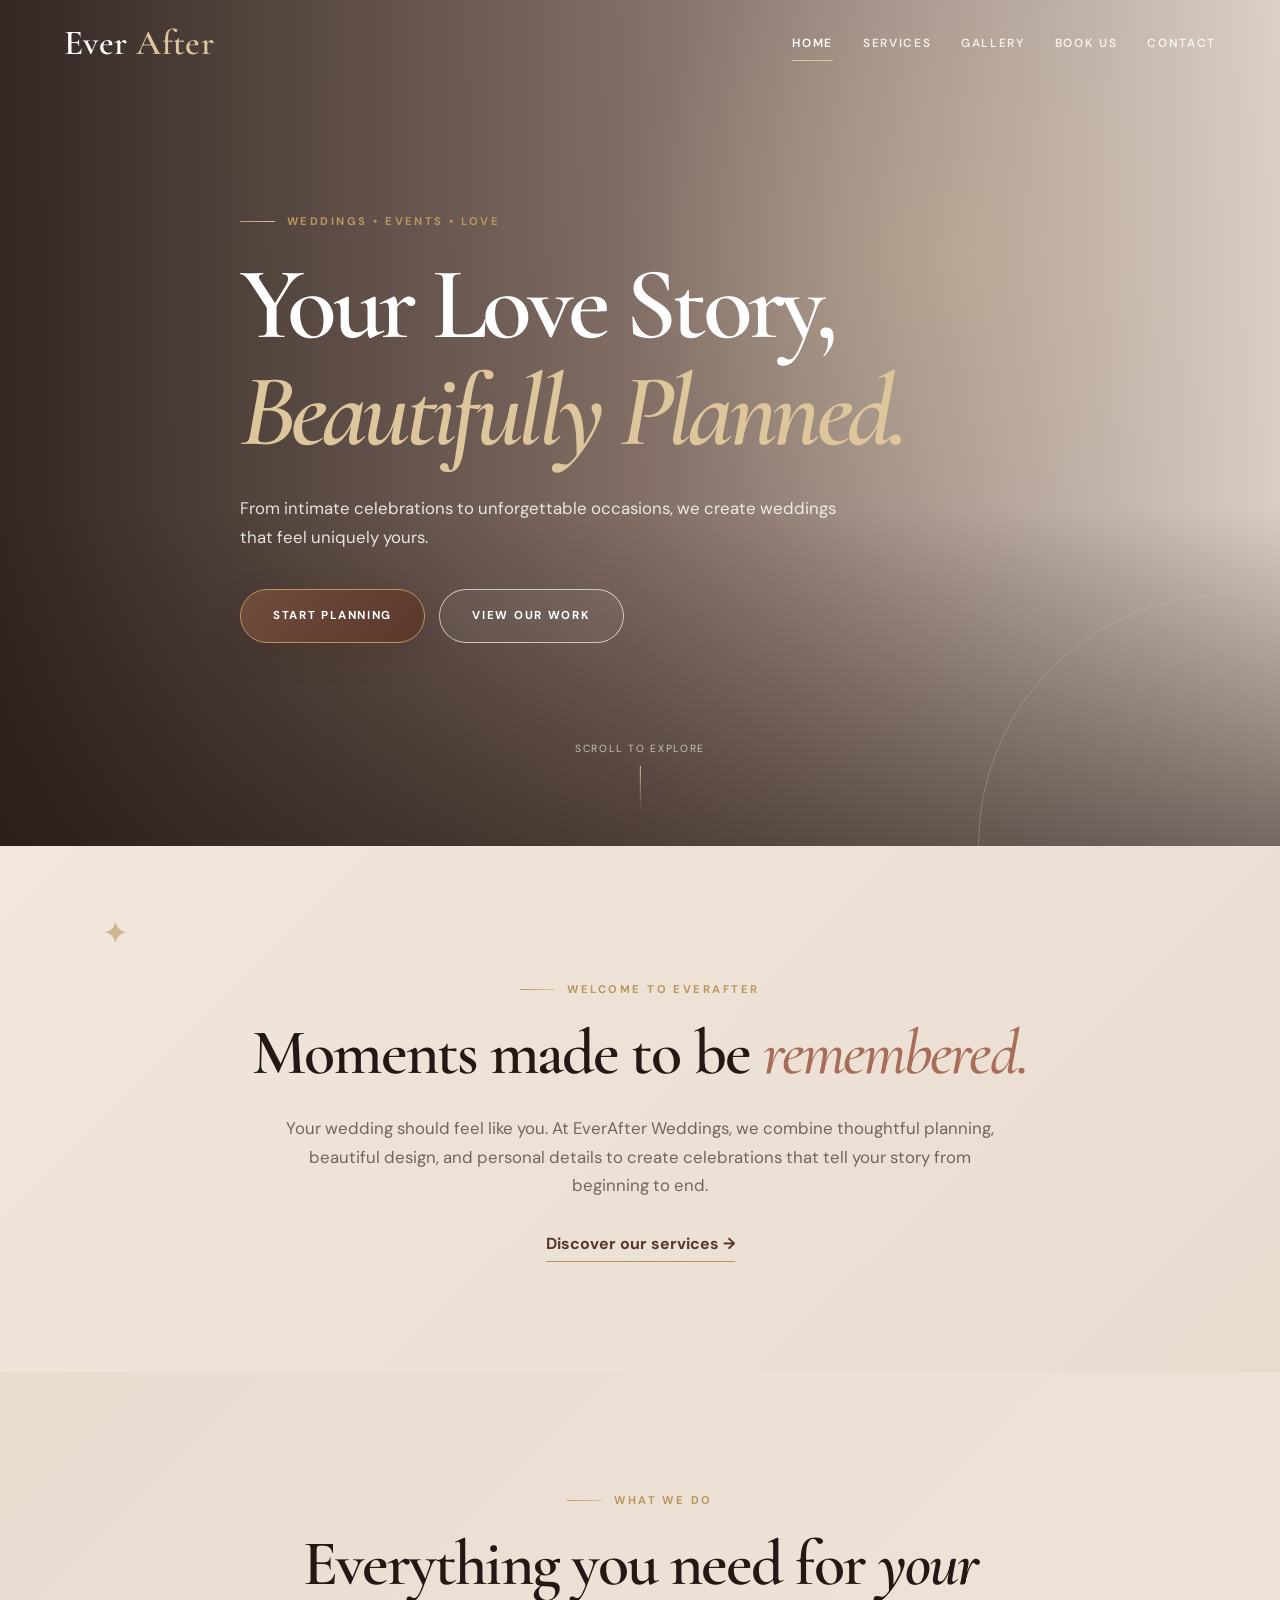
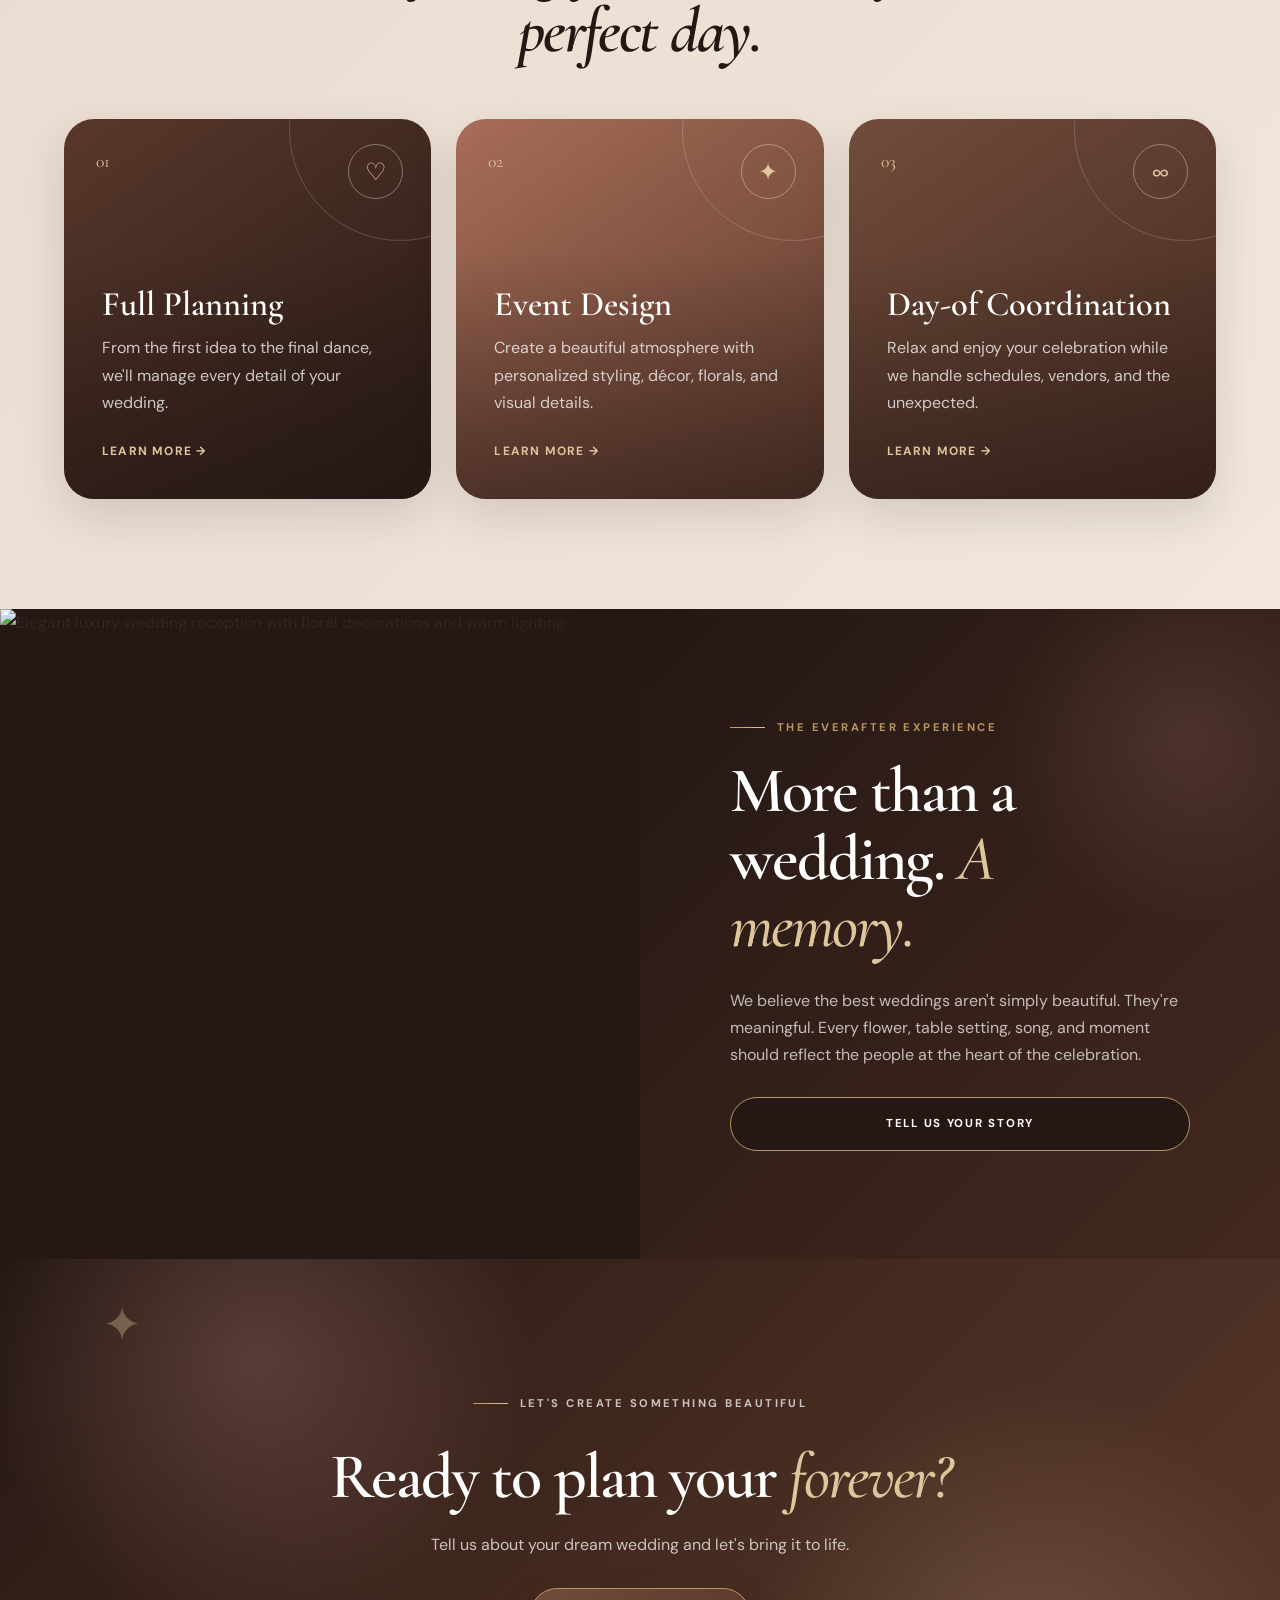
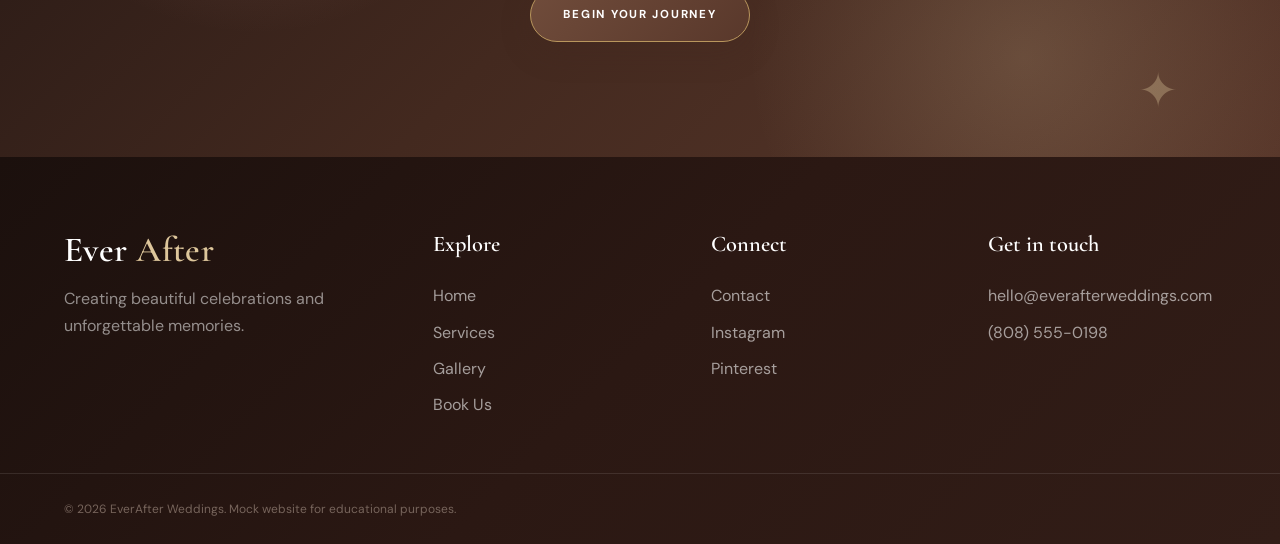
==== index.html @ a34e6da6 "Pending changes exported from your codespace" ====
<!DOCTYPE html>
<html lang="en">
<head>
    <meta charset="UTF-8">
    <meta name="viewport" content="width=device-width, initial-scale=1.0">

    <title>EverAfter Weddings | Wedding Planning</title>

    <meta
        name="description"
        content="EverAfter Weddings helps couples create beautiful, unforgettable wedding experiences."
    >

    <link rel="preconnect" href="https://fonts.googleapis.com">
    <link rel="preconnect" href="https://fonts.gstatic.com" crossorigin>

    <link
        href="https://fonts.googleapis.com/css2?family=Cormorant+Garamond:wght@400;500;600;700&family=Montserrat:wght@300;400;500;600;700&display=swap"
        rel="stylesheet"
    >

    <link rel="stylesheet" href="../css/style.css">
</head>

<body>

    <!-- ================= HEADER ================= -->

    <header class="site-header" id="siteHeader">

        <div class="container nav-container">

            <a href="index.html" class="logo">
                Ever<span>After</span>
            </a>

            <button
                class="menu-toggle"
                id="menuToggle"
                aria-label="Open navigation menu"
            >
                <span></span>
                <span></span>
                <span></span>
            </button>

            <nav class="main-nav" id="mainNav">

                <a href="index.html" class="active">Home</a>
                <a href="/wedding-planner/services.html">Services</a>
                <a href="/wedding-planner/gallery.html">Gallery</a>
                <a href="/wedding-planner/booking.html">Book Us</a>
                <a href="/wedding-planner/contact.html">Contact</a>

            </nav>

        </div>

    </header>


    <!-- ================= HERO ================= -->

    <main>

        <section class="hero">

            <div class="hero-overlay"></div>

            <div class="container hero-content">

                <p class="eyebrow">WEDDINGS • EVENTS • LOVE</p>

                <h1>
                    Your Love Story,
                    <span>Beautifully Planned.</span>
                </h1>

                <p class="hero-description">
                    From intimate celebrations to unforgettable occasions,
                    we create weddings that feel uniquely yours.
                </p>

                <div class="hero-buttons">

                    <a href="/wedding-planner/booking.html" class="btn btn-primary">
                        Start Planning
                    </a>

                    <a href="/wedding-planner/gallery.html" class="btn btn-outline">
                        View Our Work
                    </a>

                </div>

            </div>

            <div class="scroll-indicator">
                <span>Scroll to explore</span>
                <div class="scroll-line"></div>
            </div>

        </section>


        <!-- ================= INTRO ================= -->

        <section class="section intro-section">

            <div class="container narrow-container">

                <p class="section-label">WELCOME TO EVERAFTER</p>

                <h2>
                    Moments made to be
                    <em>remembered.</em>
                </h2>

                <p class="section-text">
                    Your wedding should feel like you. At EverAfter Weddings,
                    we combine thoughtful planning, beautiful design, and
                    personal details to create celebrations that tell your
                    story from beginning to end.
                </p>

                <a href="/wedding-planner/services.html" class="text-link">
                    Discover our services →
                </a>

            </div>

        </section>


        <!-- ================= FEATURE CARDS ================= -->

        <section class="section feature-section">

            <div class="container">

                <div class="section-heading centered">

                    <p class="section-label">WHAT WE DO</p>

                    <h2>
                        Everything you need for
                        <em>your perfect day.</em>
                    </h2>

                </div>


                <div class="feature-grid">

                    <article class="feature-card">

                        <div class="feature-number">01</div>

                        <div class="feature-icon">♡</div>

                        <h3>Full Planning</h3>

                        <p>
                            From the first idea to the final dance,
                            we'll manage every detail of your wedding.
                        </p>

                        <a href="/wedding-planner/services.html">Learn More →</a>

                    </article>


                    <article class="feature-card">

                        <div class="feature-number">02</div>

                        <div class="feature-icon">✦</div>

                        <h3>Event Design</h3>

                        <p>
                            Create a beautiful atmosphere with personalized
                            styling, décor, florals, and visual details.
                        </p>

                        <a href="/wedding-planner/services.html">Learn More →</a>

                    </article>


                    <article class="feature-card">

                        <div class="feature-number">03</div>

                        <div class="feature-icon">∞</div>

                        <h3>Day-of Coordination</h3>

                        <p>
                            Relax and enjoy your celebration while we handle
                            schedules, vendors, and the unexpected.
                        </p>

                        <a href="/wedding-planner/services.html">Learn More →</a>

                    </article>

                </div>

            </div>

        </section>


<!-- ================= IMAGE FEATURE ================= -->

<section class="image-feature">

    <!-- WEDDING RECEPTION IMAGE -->

    <div class="image-feature-image">

        <img
            src="https://images.unsplash.com/photo-1519167758481-83f550bb49b3?auto=format&fit=crop&w=1400&q=90"
            alt="Elegant luxury wedding reception with floral decorations and warm lighting"
        >

    </div>


    <!-- TEXT CONTENT -->

    <div class="image-feature-content">

        <p class="section-label">THE EVERAFTER EXPERIENCE</p>

        <h2>
            More than a wedding.
            <em>A memory.</em>
        </h2>

        <p>
            We believe the best weddings aren't simply beautiful.
            They're meaningful. Every flower, table setting, song,
            and moment should reflect the people at the heart of
            the celebration.
        </p>

        <a href="/wedding-planner/contact.html" class="btn btn-dark">
            Tell Us Your Story
        </a>

    </div>

</section>


        <!-- ================= CTA ================= -->

        <section class="cta-section">

            <div class="container">

                <p class="section-label">LET'S CREATE SOMETHING BEAUTIFUL</p>

                <h2>
                    Ready to plan your
                    <em>forever?</em>
                </h2>

                <p>
                    Tell us about your dream wedding and let's bring it to life.
                </p>

                <a href="/wedding-planner/booking.html" class="btn btn-primary">
                    Begin Your Journey
                </a>

            </div>

        </section>

    </main>


    <!-- ================= FOOTER ================= -->

    <footer class="site-footer">

        <div class="container footer-grid">

            <div class="footer-brand">

                <a href="index.html" class="logo">
                    Ever<span>After</span>
                </a>

                <p>
                    Creating beautiful celebrations
                    and unforgettable memories.
                </p>

            </div>


            <div class="footer-links">

                <h4>Explore</h4>

                <a href="index.html">Home</a>
                <a href="/wedding-planner/services.html">Services</a>
                <a href="/wedding-planner/gallery.html">Gallery</a>
                <a href="/wedding-planner/booking.html">Book Us</a>

            </div>


            <div class="footer-links">

                <h4>Connect</h4>

                <a href="/wedding-planner/contact.html">Contact</a>
                <a href="#">Instagram</a>
                <a href="#">Pinterest</a>

            </div>


            <div class="footer-contact">

                <h4>Get in touch</h4>

                <p>hello@everafterweddings.com</p>
                <p>(808) 555-0198</p>

            </div>

        </div>


        <div class="footer-bottom">

            <div class="container">

                <p>
                    © <span id="currentYear"></span> EverAfter Weddings.
                    Mock website for educational purposes.
                </p>

            </div>

        </div>

    </footer>


    <script src="../js/script.js"></script>

</body>
</html>
---- css/style.css ----
/* =========================================================
   EVERAFTER WEDDINGS
   LUXURY EDITORIAL WEDDING WEBSITE
   ========================================================= */

/* =========================================================
   GOOGLE FONTS
   ========================================================= */

@import url('https://fonts.googleapis.com/css2?family=Cormorant+Garamond:wght@400;500;600;700&family=DM+Sans:wght@300;400;500;600;700&display=swap');


/* =========================================================
   COLOR PALETTE
   ========================================================= */

:root {

    /* DARK COLORS */
    --espresso: #241714;
    --dark-brown: #33211b;
    --chocolate: #43291f;
    --brown: #59382b;
    --mocha: #704c3b;
    --cocoa: #865f4b;

    /* WARM COLORS */
    --terracotta: #a76d58;
    --burnt-rose: #9d625c;
    --rose: #b9827b;
    --dusty-rose: #d2aaa3;

    /* GOLD COLORS */
    --gold: #b9965d;
    --champagne: #cbb080;
    --soft-gold: #ddc69b;

    /* LIGHT COLORS */
    --sand: #d9c3ad;
    --beige: #e6d3c0;
    --warm-beige: #eadbcf;
    --cream: #f1e7dd;
    --ivory: #f8f1e9;

    /* BASIC */
    --white: #ffffff;
    --text: #35251f;
    --muted: #76645b;

    /* BORDERS */
    --border: rgba(89, 56, 43, 0.18);
    --dark-border: rgba(255,255,255,0.14);

    /* SHADOWS */
    --shadow-small:
        0 8px 25px rgba(36, 23, 20, 0.08);

    --shadow-medium:
        0 18px 45px rgba(36, 23, 20, 0.13);

    --shadow-large:
        0 30px 80px rgba(36, 23, 20, 0.18);

    /* RADIUS */
    --radius-small: 10px;
    --radius-medium: 18px;
    --radius-large: 30px;

    /* TRANSITION */
    --transition: all 0.35s ease;
}


/* =========================================================
   RESET
   ========================================================= */

* {
    margin: 0;
    padding: 0;
    box-sizing: border-box;
}

html {
    scroll-behavior: smooth;
}

body {
    min-height: 100vh;

    font-family: "DM Sans", sans-serif;

    background:
        linear-gradient(
            180deg,
            var(--ivory) 0%,
            var(--cream) 50%,
            var(--warm-beige) 100%
        );

    color: var(--text);

    line-height: 1.7;

    overflow-x: hidden;
}

img {
    display: block;
    width: 100%;
    max-width: 100%;
}

a {
    color: inherit;
    text-decoration: none;
}

button,
input,
select,
textarea {
    font: inherit;
}

ul {
    padding: 0;
    margin: 0;
}


/* =========================================================
   TYPOGRAPHY
   ========================================================= */

h1,
h2,
h3,
h4,
h5 {
    font-family: "Cormorant Garamond", serif;

    font-weight: 600;

    line-height: 1.05;

    color: var(--espresso);
}

h1 {
    font-size: clamp(4rem, 8vw, 7.5rem);

    letter-spacing: -0.045em;
}

h2 {
    font-size: clamp(3rem, 5vw, 5rem);

    letter-spacing: -0.03em;
}

h3 {
    font-size: 2.15rem;
}

h4 {
    font-size: 1.4rem;
}

p {
    color: var(--muted);
}


/* =========================================================
   CONTAINER
   ========================================================= */

.container {
    width: min(1180px, 90%);

    margin: 0 auto;
}

.narrow-container {
    max-width: 850px;
}


/* =========================================================
   EYEBROW / SECTION LABEL
   ========================================================= */

.eyebrow,
.section-label {
    display: inline-flex;

    align-items: center;

    gap: 12px;

    margin-bottom: 20px;

    font-size: 0.7rem;

    font-weight: 700;

    letter-spacing: 0.22em;

    text-transform: uppercase;

    color: var(--gold);
}

.eyebrow::before,
.section-label::before {
    content: "";

    width: 35px;

    height: 1px;

    background:
        linear-gradient(
            90deg,
            var(--gold),
            var(--soft-gold)
        );
}


/* =========================================================
   HEADER
   ========================================================= */

.site-header {
    position: absolute;

    top: 0;
    left: 0;

    width: 100%;

    z-index: 1000;

    padding: 25px 0;

    background: transparent;

    color: var(--white);
}

.site-header.solid {
    position: relative;

    background:
        linear-gradient(
            90deg,
            var(--espresso),
            var(--chocolate),
            var(--dark-brown)
        );

    border-bottom: 1px solid var(--dark-border);
}

.nav-container,
.nav {
    display: flex;

    align-items: center;

    justify-content: space-between;

    gap: 30px;
}


/* =========================================================
   LOGO
   ========================================================= */

.logo {
    display: flex;

    align-items: center;

    gap: 9px;

    font-family: "Cormorant Garamond", serif;

    font-size: 2.2rem;

    font-weight: 600;

    line-height: 1;

    color: var(--white);

    letter-spacing: 0.01em;
}

.logo span {
    color: var(--soft-gold);
}

.logo small {
    display: block;

    margin-left: 2px;

    font-family: "DM Sans", sans-serif;

    font-size: 0.55rem;

    font-weight: 600;

    letter-spacing: 0.2em;

    text-transform: uppercase;

    color: var(--champagne);
}


/* =========================================================
   NAVIGATION
   ========================================================= */

.main-nav,
.nav-links {
    display: flex;

    align-items: center;

    gap: 30px;

    list-style: none;
}

.main-nav a,
.nav-links a {
    position: relative;

    font-size: 0.74rem;

    font-weight: 600;

    letter-spacing: 0.14em;

    text-transform: uppercase;

    color: rgba(255,255,255,0.82);

    transition: var(--transition);
}

.main-nav a::after,
.nav-links a::after {
    content: "";

    position: absolute;

    left: 0;

    bottom: -8px;

    width: 0;

    height: 1px;

    background: var(--soft-gold);

    transition: var(--transition);
}

.main-nav a:hover,
.nav-links a:hover,
.main-nav a.active,
.nav-links a.active {
    color: var(--white);
}

.main-nav a:hover::after,
.nav-links a:hover::after,
.main-nav a.active::after,
.nav-links a.active::after {
    width: 100%;
}


/* =========================================================
   MOBILE MENU
   ========================================================= */

.menu-toggle {
    display: none;

    border: 0;

    background: transparent;

    color: var(--white);

    font-size: 1.7rem;

    cursor: pointer;
}


/* =========================================================
   BUTTONS
   ========================================================= */

.btn {
    display: inline-flex;

    align-items: center;

    justify-content: center;

    min-height: 54px;

    padding: 0 32px;

    border-radius: 100px;

    border: 1px solid transparent;

    font-size: 0.72rem;

    font-weight: 700;

    letter-spacing: 0.15em;

    text-transform: uppercase;

    cursor: pointer;

    transition: var(--transition);
}

.btn-primary {
    color: var(--white);

    background:
        linear-gradient(
            135deg,
            var(--mocha),
            var(--brown)
        );

    border-color: var(--gold);

    box-shadow:
        0 10px 30px rgba(67, 41, 31, 0.25);
}

.btn-primary:hover {
    transform: translateY(-4px);

    background:
        linear-gradient(
            135deg,
            var(--terracotta),
            var(--brown)
        );

    box-shadow:
        0 18px 40px rgba(67, 41, 31, 0.3);
}

.btn-outline {
    color: var(--white);

    background: rgba(255,255,255,0.05);

    border-color: rgba(255,255,255,0.65);

    backdrop-filter: blur(8px);
}

.btn-outline:hover {
    color: var(--espresso);

    background: var(--soft-gold);

    border-color: var(--soft-gold);

    transform: translateY(-4px);
}

.btn-dark {
    color: var(--white);

    background: var(--espresso);

    border-color: var(--gold);
}

.btn-dark:hover {
    background: var(--terracotta);

    transform: translateY(-4px);
}

.btn-light {
    color: var(--espresso);

    background: var(--cream);

    border-color: var(--soft-gold);
}

.btn-light:hover {
    background: var(--soft-gold);

    transform: translateY(-4px);
}


/* =========================================================
   HERO
   ========================================================= */

.hero {
    position: relative;

    min-height: 94vh;

    display: flex;

    align-items: center;

    overflow: hidden;

    background:
        linear-gradient(
            90deg,
            rgba(36,23,20,0.93),
            rgba(67,41,31,0.65),
            rgba(89,56,43,0.18)
        ),
        url("https://images.unsplash.com/photo-1519741497674-611481863552?auto=format&fit=crop&w=2200&q=90")
        center/cover no-repeat;
}

.hero::before {
    content: "";

    position: absolute;

    inset: 0;

    background:
        radial-gradient(
            circle at 75% 30%,
            rgba(221,198,155,0.22),
            transparent 30%
        );
}

.hero::after {
    content: "";

    position: absolute;

    width: 500px;

    height: 500px;

    right: -200px;

    bottom: -250px;

    border: 1px solid rgba(221,198,155,0.3);

    border-radius: 50%;
}

.hero-overlay {
    position: absolute;

    inset: 0;

    background:
        linear-gradient(
            180deg,
            transparent 60%,
            rgba(36,23,20,0.55)
        );
}

.hero-content {
    position: relative;

    z-index: 2;

    max-width: 800px;
}

.hero h1 {
    color: var(--white);

    margin-bottom: 28px;
}

.hero h1 span {
    display: block;

    color: var(--soft-gold);

    font-style: italic;
}

.hero-description {
    max-width: 610px;

    margin-bottom: 38px;

    color: rgba(255,255,255,0.84);

    font-size: 1.05rem;
}

.hero-buttons {
    display: flex;

    flex-wrap: wrap;

    gap: 14px;
}


/* =========================================================
   SCROLL INDICATOR
   ========================================================= */

.scroll-indicator {
    position: absolute;

    bottom: 35px;

    left: 50%;

    transform: translateX(-50%);

    z-index: 5;

    display: flex;

    flex-direction: column;

    align-items: center;

    gap: 8px;

    color: rgba(255,255,255,0.65);

    font-size: 0.65rem;

    letter-spacing: 0.16em;

    text-transform: uppercase;
}

.scroll-line {
    width: 1px;

    height: 45px;

    background:
        linear-gradient(
            var(--soft-gold),
            transparent
        );
}


/* =========================================================
   PAGE HERO
   ========================================================= */

.page-hero {
    position: relative;

    min-height: 55vh;

    display: flex;

    align-items: flex-end;

    padding: 110px 0 75px;

    overflow: hidden;

    background:
        linear-gradient(
            90deg,
            rgba(36,23,20,0.93),
            rgba(67,41,31,0.62),
            rgba(89,56,43,0.25)
        ),
        url("https://images.unsplash.com/photo-1519225421980-715cb0215aed?auto=format&fit=crop&w=2200&q=90")
        center/cover no-repeat;
}

.page-hero::after {
    content: "";

    position: absolute;

    width: 300px;

    height: 300px;

    right: 7%;

    top: 25%;

    border: 1px solid rgba(221,198,155,0.25);

    border-radius: 50%;
}

.page-hero .container {
    position: relative;

    z-index: 2;
}

.page-hero h1 {
    max-width: 850px;

    color: var(--white);
}

.page-hero p {
    max-width: 620px;

    margin-top: 20px;

    color: rgba(255,255,255,0.78);
}


/* =========================================================
   GENERAL SECTIONS
   ========================================================= */

.section {
    position: relative;

    padding: 110px 0;
}

.section:nth-of-type(even) {
    background:
        linear-gradient(
            135deg,
            var(--cream),
            var(--warm-beige)
        );
}

.section-cream {
    background:
        linear-gradient(
            135deg,
            var(--beige),
            var(--sand)
        ) !important;
}

.section-dark {
    background:
        linear-gradient(
            135deg,
            var(--espresso),
            var(--chocolate)
        );

    color: var(--white);
}

.section-heading {
    max-width: 750px;

    margin-bottom: 55px;
}

.section-heading.centered {
    margin-left: auto;
    margin-right: auto;

    text-align: center;
}

.section-heading h2,
.section-title h2 {
    margin-bottom: 22px;
}

.section-text {
    max-width: 720px;

    margin: 28px auto 30px;

    font-size: 1.05rem;
}

.text-link {
    display: inline-block;

    color: var(--brown);

    font-weight: 700;

    border-bottom: 1px solid var(--gold);

    padding-bottom: 4px;

    transition: var(--transition);
}

.text-link:hover {
    color: var(--terracotta);

    padding-left: 7px;
}


/* =========================================================
   INTRO SECTION
   ========================================================= */

.intro-section {
    text-align: center;

    padding-top: 125px;

    background:
        radial-gradient(
            circle at 10% 20%,
            rgba(185,130,123,0.14),
            transparent 25%
        ),
        linear-gradient(
            135deg,
            var(--ivory),
            var(--beige)
        );
}

.intro-section::before {
    content: "✦";

    position: absolute;

    top: 60px;

    left: 8%;

    color: var(--gold);

    font-size: 2rem;

    opacity: 0.6;
}

.intro-section h2 em {
    color: var(--terracotta);

    font-weight: 500;
}


/* =========================================================
   FEATURE CARDS
   ========================================================= */

.feature-section {
    background:
        linear-gradient(
            135deg,
            var(--warm-beige),
            var(--cream)
        );
}

.feature-grid {
    display: grid;

    grid-template-columns: repeat(3, 1fr);

    gap: 25px;
}

.feature-card {
    position: relative;

    min-height: 380px;

    display: flex;

    flex-direction: column;

    justify-content: flex-end;

    overflow: hidden;

    padding: 38px;

    border-radius: var(--radius-large);

    color: var(--white);

    background:
        linear-gradient(
            145deg,
            var(--brown),
            var(--espresso)
        );

    box-shadow: var(--shadow-medium);

    transition: var(--transition);
}

.feature-card:nth-child(2) {
    background:
        linear-gradient(
            145deg,
            var(--terracotta),
            var(--brown)
        );
}

.feature-card:nth-child(3) {
    background:
        linear-gradient(
            145deg,
            var(--mocha),
            var(--chocolate)
        );
}

.feature-card::before {
    content: "";

    position: absolute;

    width: 220px;

    height: 220px;

    top: -100px;

    right: -80px;

    border: 1px solid rgba(255,255,255,0.18);

    border-radius: 50%;
}

.feature-card::after {
    content: "";

    position: absolute;

    inset: 0;

    background:
        linear-gradient(
            transparent 35%,
            rgba(36,23,20,0.5)
        );

    pointer-events: none;
}

.feature-card:hover {
    transform: translateY(-10px);

    box-shadow: var(--shadow-large);
}

.feature-number {
    position: absolute;

    top: 28px;

    left: 32px;

    color: var(--soft-gold);

    font-family: "Cormorant Garamond", serif;

    font-size: 1.1rem;
}

.feature-icon {
    position: absolute;

    top: 25px;

    right: 28px;

    width: 55px;

    height: 55px;

    display: grid;

    place-items: center;

    border: 1px solid rgba(255,255,255,0.35);

    border-radius: 50%;

    color: var(--soft-gold);

    font-size: 1.5rem;
}

.feature-card h3,
.feature-card p,
.feature-card a {
    position: relative;

    z-index: 3;
}

.feature-card h3 {
    color: var(--white);

    margin-bottom: 12px;
}

.feature-card p {
    margin-bottom: 25px;

    color: rgba(255,255,255,0.75);
}

.feature-card a {
    color: var(--soft-gold);

    font-size: 0.75rem;

    font-weight: 700;

    letter-spacing: 0.1em;

    text-transform: uppercase;

    transition: var(--transition);
}

.feature-card a:hover {
    color: var(--white);

    padding-left: 5px;
}


/* =========================================================
   IMAGE FEATURE
   ========================================================= */

.image-feature {
    display: grid;

    grid-template-columns: 1fr 1fr;

    min-height: 650px;

    background: var(--espresso);
}

.image-feature-image {
    position: relative;

    overflow: hidden;
}

.image-feature-image::after {
    content: "";

    position: absolute;

    inset: 0;

    background:
        linear-gradient(
            90deg,
            transparent,
            rgba(36,23,20,0.15)
        );
}

.image-feature-image img {
    width: 100%;

    height: 100%;

    min-height: 650px;

    object-fit: cover;

    transition: transform 1s ease;
}

.image-feature:hover img {
    transform: scale(1.04);
}

.image-feature-content {
    display: flex;

    flex-direction: column;

    justify-content: center;

    padding: 90px;

    background:
        radial-gradient(
            circle at 85% 20%,
            rgba(185,130,123,0.18),
            transparent 25%
        ),
        linear-gradient(
            135deg,
            var(--espresso),
            var(--chocolate)
        );
}

.image-feature-content h2 {
    color: var(--white);
}

.image-feature-content h2 em {
    color: var(--soft-gold);

    font-weight: 500;
}

.image-feature-content p:not(.section-label) {
    margin: 28px 0;

    color: rgba(255,255,255,0.7);

    max-width: 520px;
}


/* =========================================================
   SERVICES
   ========================================================= */

.services-grid {
    display: grid;

    grid-template-columns: repeat(2, 1fr);

    gap: 25px;
}

.service-card {
    position: relative;

    padding: 45px;

    min-height: 430px;

    overflow: hidden;

    border-radius: var(--radius-large);

    background:
        linear-gradient(
            145deg,
            var(--cream),
            var(--beige)
        );

    border: 1px solid rgba(89,56,43,0.13);

    box-shadow: var(--shadow-small);

    transition: var(--transition);
}

.service-card:nth-child(2) {
    background:
        linear-gradient(
            145deg,
            #ead5cd,
            #d9b5ac
        );
}

.service-card:nth-child(3) {
    background:
        linear-gradient(
            145deg,
            #dfc9b7,
            #cba78e
        );
}

.service-card:nth-child(4) {
    background:
        linear-gradient(
            145deg,
            #d6bcae,
            #b98779
        );
}

.service-card::after {
    content: "";

    position: absolute;

    width: 200px;

    height: 200px;

    right: -70px;

    bottom: -80px;

    border: 1px solid rgba(89,56,43,0.15);

    border-radius: 50%;
}

.service-card:hover {
    transform: translateY(-8px);

    box-shadow: var(--shadow-medium);
}

.service-card h3 {
    margin-bottom: 12px;

    color: var(--espresso);
}

.service-card p {
    margin-bottom: 25px;

    max-width: 500px;
}

.service-card ul {
    list-style: none;
}

.service-card li {
    position: relative;

    padding-left: 24px;

    margin-bottom: 10px;

    color: var(--brown);
}

.service-card li::before {
    content: "✦";

    position: absolute;

    left: 0;

    color: var(--gold);
}

.service-icon {
    width: 62px;

    height: 62px;

    display: grid;

    place-items: center;

    margin-bottom: 35px;

    border-radius: 50%;

    background:
        linear-gradient(
            135deg,
            var(--brown),
            var(--terracotta)
        );

    color: var(--soft-gold);

    font-size: 1.5rem;

    box-shadow:
        0 8px 20px rgba(67,41,31,0.18);
}


/* =========================================================
   STATS
   ========================================================= */

.stats {
    display: grid;

    grid-template-columns: repeat(3, 1fr);

    margin-top: 55px;

    overflow: hidden;

    border-radius: var(--radius-medium);

    background:
        linear-gradient(
            135deg,
            var(--espresso),
            var(--brown)
        );

    box-shadow: var(--shadow-medium);
}

.stat {
    padding: 50px 25px;

    text-align: center;

    color: var(--white);
}

.stat + .stat {
    border-left: 1px solid rgba(255,255,255,0.15);
}

.stat strong,
.stat-number {
    display: block;

    margin-bottom: 8px;

    font-family: "Cormorant Garamond", serif;

    font-size: 4.3rem;

    line-height: 1;

    color: var(--soft-gold);
}

.stat span,
.stat-label {
    color: rgba(255,255,255,0.7);

    font-size: 0.72rem;

    font-weight: 600;

    letter-spacing: 0.13em;

    text-transform: uppercase;
}


/* =========================================================
   GALLERY
   ========================================================= */

.gallery-grid {
    columns: 3 280px;

    column-gap: 20px;

    margin-top: 20px;
}

.gallery-item {
    position: relative;

    overflow: hidden;

    margin-bottom: 20px;

    break-inside: avoid;

    border-radius: var(--radius-medium);

    background: var(--brown);

    box-shadow: var(--shadow-small);
}

.gallery-item::after {
    content: "";

    position: absolute;

    inset: 0;

    background:
        linear-gradient(
            transparent 50%,
            rgba(36,23,20,0.78)
        );

    pointer-events: none;
}

.gallery-item img {
    transition: transform 0.8s ease;
}

.gallery-item:hover img {
    transform: scale(1.08);
}

.gallery-caption {
    position: absolute;

    left: 25px;

    bottom: 20px;

    z-index: 3;

    color: var(--white);

    font-family: "Cormorant Garamond", serif;

    font-size: 1.5rem;
}


/* =========================================================
   QUOTE
   ========================================================= */

.quote {
    position: relative;

    padding: 140px 20px;

    text-align: center;

    background:
        linear-gradient(
            rgba(36,23,20,0.88),
            rgba(67,41,31,0.9)
        ),
        url("https://images.unsplash.com/photo-1511285560929-80b456fea0bc?auto=format&fit=crop&w=2200&q=90")
        center/cover fixed;
}

.quote::before {
    content: "“";

    position: absolute;

    top: 40px;

    left: 50%;

    transform: translateX(-50%);

    font-family: "Cormorant Garamond", serif;

    font-size: 10rem;

    color: var(--soft-gold);

    opacity: 0.18;
}

.quote blockquote {
    position: relative;

    z-index: 2;

    max-width: 950px;

    margin: auto;

    font-family: "Cormorant Garamond", serif;

    font-size: clamp(2.7rem, 5vw, 5rem);

    line-height: 1;

    color: var(--white);
}

.quote cite {
    position: relative;

    z-index: 2;

    display: block;

    margin-top: 30px;

    font-style: normal;

    font-size: 0.72rem;

    font-weight: 700;

    letter-spacing: 0.15em;

    text-transform: uppercase;

    color: var(--soft-gold);
}


/* =========================================================
   BOOKING
   ========================================================= */

.booking-layout {
    display: grid;

    grid-template-columns: 0.75fr 1.25fr;

    gap: 70px;

    align-items: start;
}

.booking-info {
    position: sticky;

    top: 40px;
}

.booking-info h2 {
    margin-bottom: 25px;
}

.booking-info p {
    margin-bottom: 30px;
}

.booking-info ul {
    list-style: none;
}

.booking-info li {
    position: relative;

    padding-left: 25px;

    margin-bottom: 14px;

    color: var(--brown);
}

.booking-info li::before {
    content: "✦";

    position: absolute;

    left: 0;

    color: var(--gold);
}


/* =========================================================
   FORM
   ========================================================= */

.form-card {
    padding: 50px;

    border-radius: var(--radius-large);

    background:
        linear-gradient(
            145deg,
            #f8eee5,
            #e8d4c2
        );

    border: 1px solid rgba(89,56,43,0.16);

    box-shadow: var(--shadow-medium);
}

.form-row {
    display: grid;

    grid-template-columns: 1fr 1fr;

    gap: 20px;
}

.form-group {
    margin-bottom: 22px;
}

.form-group label {
    display: block;

    margin-bottom: 8px;

    font-size: 0.7rem;

    font-weight: 700;

    letter-spacing: 0.1em;

    text-transform: uppercase;

    color: var(--brown);
}

.form-group input,
.form-group select,
.form-group textarea {
    width: 100%;

    padding: 16px 18px;

    border: 1px solid rgba(89,56,43,0.2);

    border-radius: 10px;

    outline: none;

    background:
        rgba(255,255,255,0.52);

    color: var(--text);

    transition: var(--transition);
}

.form-group input::placeholder,
.form-group textarea::placeholder {
    color: #9b887c;
}

.form-group input:focus,
.form-group select:focus,
.form-group textarea:focus {
    border-color: var(--gold);

    background: var(--ivory);

    box-shadow:
        0 0 0 4px rgba(185,150,93,0.12);
}

.form-group textarea {
    min-height: 160px;

    resize: vertical;
}

.form-note {
    margin-top: 15px;

    font-size: 0.75rem;

    color: var(--muted);
}


/* =========================================================
   CONTACT
   ========================================================= */

.contact-grid {
    display: grid;

    grid-template-columns: 0.8fr 1.2fr;

    gap: 70px;
}

.contact-heading {
    margin-bottom: 20px;
}

.contact-details {
    margin-top: 35px;
}

.contact-detail {
    padding: 22px 0;

    border-bottom: 1px solid var(--border);
}

.contact-detail strong {
    display: block;

    margin-bottom: 5px;

    font-family: "Cormorant Garamond", serif;

    font-size: 1.5rem;

    color: var(--brown);
}

.contact-detail span {
    color: var(--muted);
}


/* =========================================================
   MAP CARD
   ========================================================= */

.map-card {
    position: relative;

    min-height: 500px;

    display: flex;

    align-items: flex-end;

    overflow: hidden;

    border-radius: var(--radius-large);

    background:
        linear-gradient(
            rgba(36,23,20,0.25),
            rgba(36,23,20,0.65)
        ),
        url("https://images.unsplash.com/photo-1507504031003-b417219a0fde?auto=format&fit=crop&w=1600&q=90")
        center/cover;

    box-shadow: var(--shadow-large);
}

.map-card-inner {
    width: 100%;

    padding: 45px;

    background:
        linear-gradient(
            transparent,
            rgba(36,23,20,0.92)
        );

    color: var(--white);
}

.map-card-inner h2 {
    color: var(--white);

    margin-bottom: 10px;
}

.map-card-inner p {
    color: rgba(255,255,255,0.75);
}


/* =========================================================
   CTA
   ========================================================= */

.cta,
.cta-section {
    position: relative;

    overflow: hidden;

    padding: 115px 30px;

    text-align: center;

    background:
        radial-gradient(
            circle at 20% 20%,
            rgba(185,130,123,0.3),
            transparent 25%
        ),
        radial-gradient(
            circle at 80% 80%,
            rgba(221,198,155,0.18),
            transparent 25%
        ),
        linear-gradient(
            135deg,
            var(--espresso),
            var(--chocolate),
            var(--brown)
        );
}

.cta::before,
.cta-section::before {
    content: "✦";

    position: absolute;

    top: 25px;

    left: 8%;

    font-size: 3rem;

    color: var(--soft-gold);

    opacity: 0.35;
}

.cta::after,
.cta-section::after {
    content: "✦";

    position: absolute;

    right: 8%;

    bottom: 25px;

    font-size: 3rem;

    color: var(--soft-gold);

    opacity: 0.35;
}

.cta h2,
.cta-section h2 {
    position: relative;

    z-index: 2;

    color: var(--white);
}

.cta h2 em,
.cta-section h2 em {
    color: var(--soft-gold);

    font-weight: 500;
}

.cta p,
.cta-section p {
    position: relative;

    z-index: 2;

    max-width: 650px;

    margin: 20px auto 30px;

    color: rgba(255,255,255,0.72);
}


/* =========================================================
   FOOTER
   ========================================================= */

.footer,
.site-footer {
    padding: 75px 0 25px;

    background:
        linear-gradient(
            135deg,
            #1b100d,
            #2b1813,
            #321d17
        );

    color: var(--white);
}

.footer-grid {
    display: grid;

    grid-template-columns: 1.4fr 1fr 1fr 1fr;

    gap: 50px;

    padding-bottom: 50px;
}

.footer-brand p,
.footer p {
    max-width: 350px;

    margin-top: 18px;

    color: rgba(255,255,255,0.52);
}

.footer h3,
.footer h4,
.site-footer h4 {
    margin-bottom: 18px;

    color: var(--white);
}

.footer-links,
.footer-contact {
    display: flex;

    flex-direction: column;

    gap: 9px;
}

.footer-links a,
.footer-contact p,
.footer ul a {
    color: rgba(255,255,255,0.58);

    transition: var(--transition);
}

.footer-links a:hover,
.footer ul a:hover {
    color: var(--soft-gold);

    padding-left: 5px;
}

.footer ul {
    list-style: none;
}

.footer ul li {
    margin-bottom: 9px;
}

.site-footer {
    padding-bottom: 0;
}

.site-footer .footer-grid {
    padding-bottom: 55px;
}

.footer-bottom {
    padding-top: 25px;

    padding-bottom: 25px;

    border-top: 1px solid rgba(255,255,255,0.1);

    color: rgba(255,255,255,0.4);

    font-size: 0.75rem;
}


/* =========================================================
   TOAST
   ========================================================= */

.toast {
    position: fixed;

    right: 25px;

    bottom: 25px;

    z-index: 5000;

    max-width: 380px;

    padding: 18px 23px;

    border: 1px solid var(--gold);

    border-radius: 14px;

    background:
        linear-gradient(
            135deg,
            var(--espresso),
            var(--brown)
        );

    color: var(--white);

    box-shadow: var(--shadow-large);

    opacity: 0;

    visibility: hidden;

    transform: translateY(20px);

    transition: var(--transition);
}

.toast.show {
    opacity: 1;

    visibility: visible;

    transform: translateY(0);
}


/* =========================================================
   DECORATIVE
   ========================================================= */

.gold-line {
    width: 80px;

    height: 1px;

    margin: 25px 0;

    background:
        linear-gradient(
            90deg,
            var(--gold),
            transparent
        );
}

.decorative-circle {
    width: 90px;

    height: 90px;

    border: 1px solid var(--gold);

    border-radius: 50%;
}


/* =========================================================
   TABLET
   ========================================================= */

@media (max-width: 1000px) {

    .feature-grid {
        grid-template-columns: 1fr 1fr;
    }

    .feature-card:last-child {
        grid-column: span 2;
    }

    .services-grid {
        grid-template-columns: 1fr 1fr;
    }

    .booking-layout {
        grid-template-columns: 1fr;
    }

    .booking-info {
        position: static;
    }

    .contact-grid {
        grid-template-columns: 1fr;
    }

    .footer-grid {
        grid-template-columns: 1fr 1fr;
    }

    .image-feature-content {
        padding: 60px;
    }

}


/* =========================================================
   MOBILE
   ========================================================= */

@media (max-width: 760px) {

    .container {
        width: min(92%, 1180px);
    }

    .site-header {
        padding: 18px 0;
    }

    .menu-toggle {
        display: block;
    }

    .main-nav,
    .nav-links {
        position: absolute;

        top: calc(100% + 15px);

        left: 0;

        right: 0;

        display: none;

        flex-direction: column;

        align-items: flex-start;

        gap: 18px;

        padding: 25px;

        border-radius: 16px;

        background:
            linear-gradient(
                135deg,
                var(--espresso),
                var(--brown)
            );

        box-shadow: var(--shadow-large);
    }

    .main-nav.open,
    .nav-links.open {
        display: flex;
    }

    .hero {
        min-height: 90vh;
    }

    .hero h1 {
        font-size: clamp(3.4rem, 15vw, 5.3rem);
    }

    .hero-buttons {
        flex-direction: column;

        align-items: stretch;

        max-width: 300px;
    }

    .page-hero {
        min-height: 50vh;

        padding: 110px 0 60px;
    }

    .page-hero h1 {
        font-size: clamp(3.3rem, 13vw, 5rem);
    }

    .section {
        padding: 75px 0;
    }

    .feature-grid {
        grid-template-columns: 1fr;
    }

    .feature-card:last-child {
        grid-column: auto;
    }

    .feature-card {
        min-height: 350px;
    }

    .image-feature {
        grid-template-columns: 1fr;
    }

    .image-feature-image {
        min-height: 420px;
    }

    .image-feature-image img {
        min-height: 420px;
    }

    .image-feature-content {
        padding: 65px 30px;
    }

    .services-grid {
        grid-template-columns: 1fr;
    }

    .service-card {
        min-height: auto;

        padding: 35px;
    }

    .stats {
        grid-template-columns: 1fr;
    }

    .stat + .stat {
        border-left: 0;

        border-top: 1px solid rgba(255,255,255,0.15);
    }

    .form-card {
        padding: 30px 22px;
    }

    .form-row {
        grid-template-columns: 1fr;

        gap: 0;
    }

    .gallery-grid {
        columns: 1;
    }

    .map-card {
        min-height: 380px;
    }

    .footer-grid,
    .site-footer .footer-grid {
        grid-template-columns: 1fr;

        gap: 35px;
    }

    .footer-bottom {
        text-align: center;
    }

    .scroll-indicator {
        display: none;
    }

}


/* =========================================================
   SMALL MOBILE
   ========================================================= */

@media (max-width: 480px) {

    h2 {
        font-size: 2.8rem;
    }

    .logo {
        font-size: 1.8rem;
    }

    .hero {
        min-height: 92vh;
    }

    .page-hero {
        min-height: 48vh;
    }

    .section {
        padding: 65px 0;
    }

    .quote {
        padding: 95px 20px;
    }

    .quote blockquote {
        font-size: 2.6rem;
    }

    .map-card {
        min-height: 340px;
    }

    .map-card-inner {
        padding: 30px;
    }

    .toast {
        left: 15px;

        right: 15px;

        bottom: 15px;
    }

}
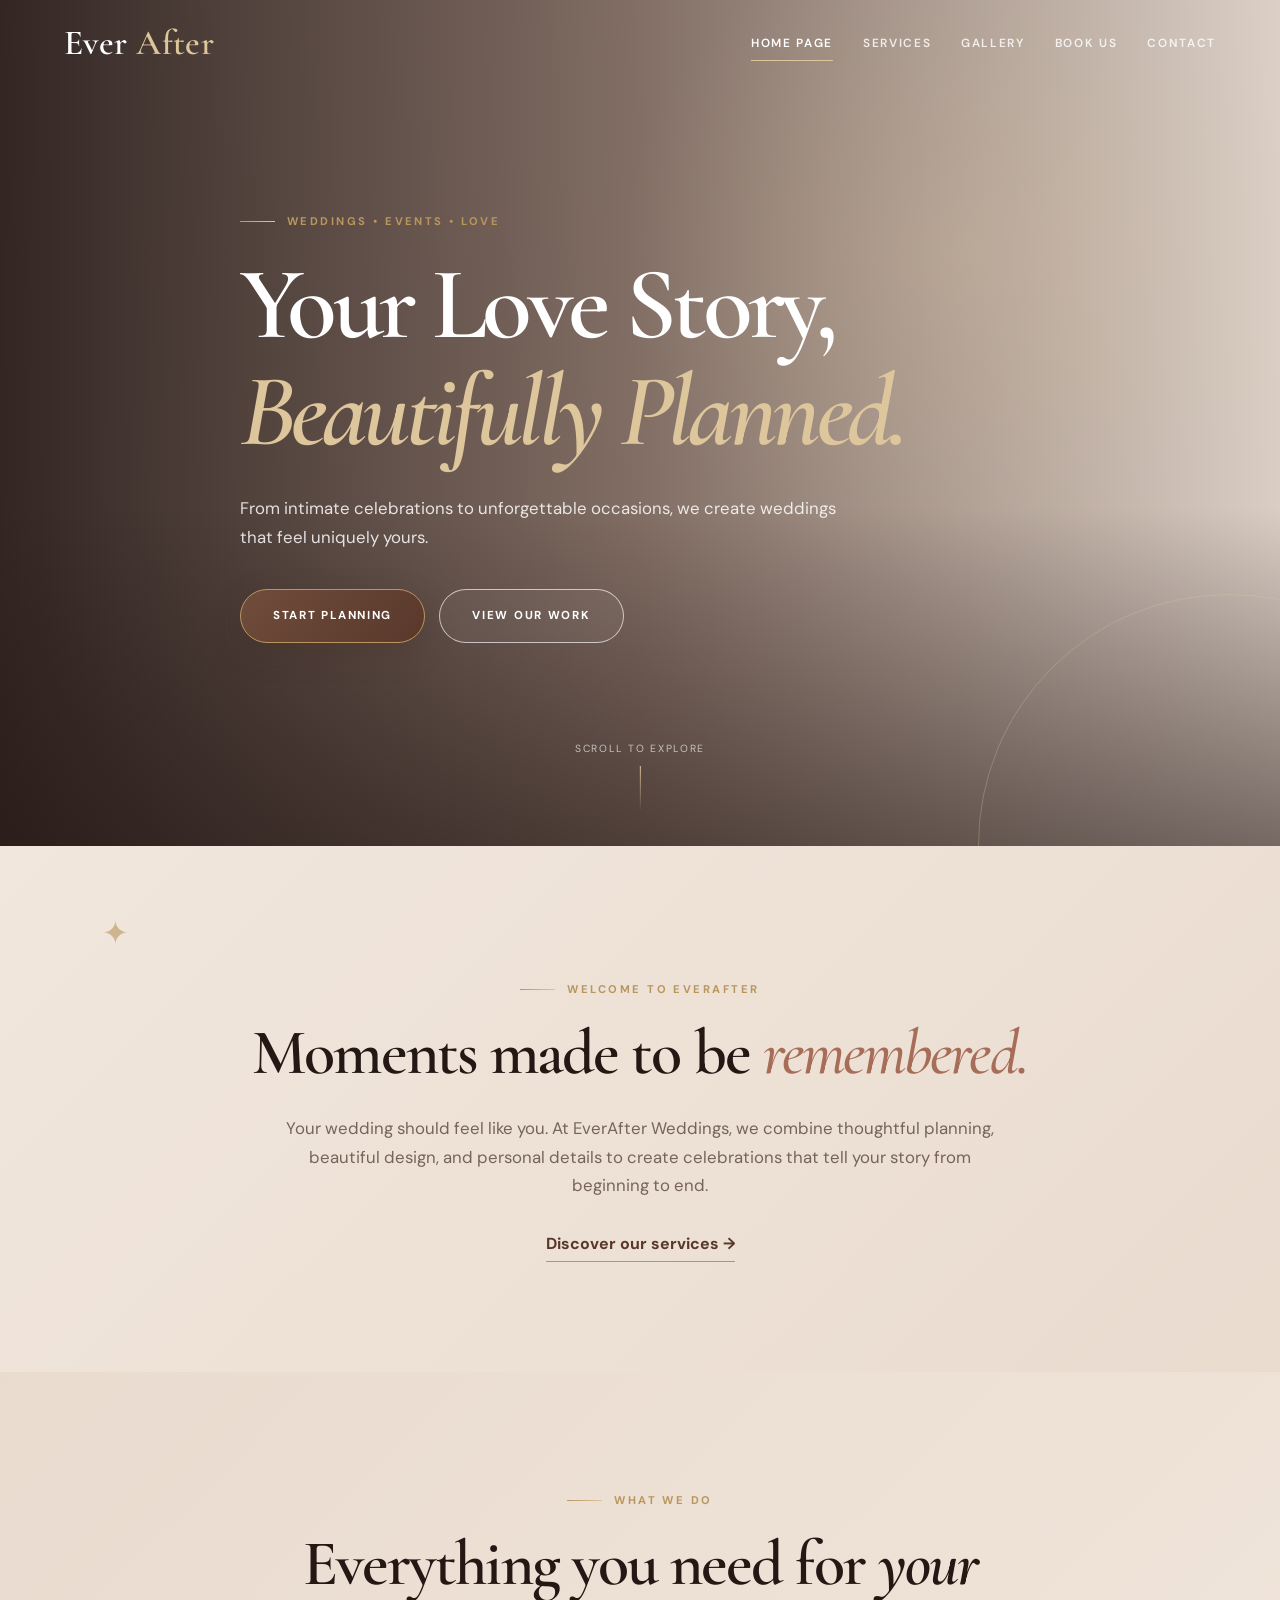
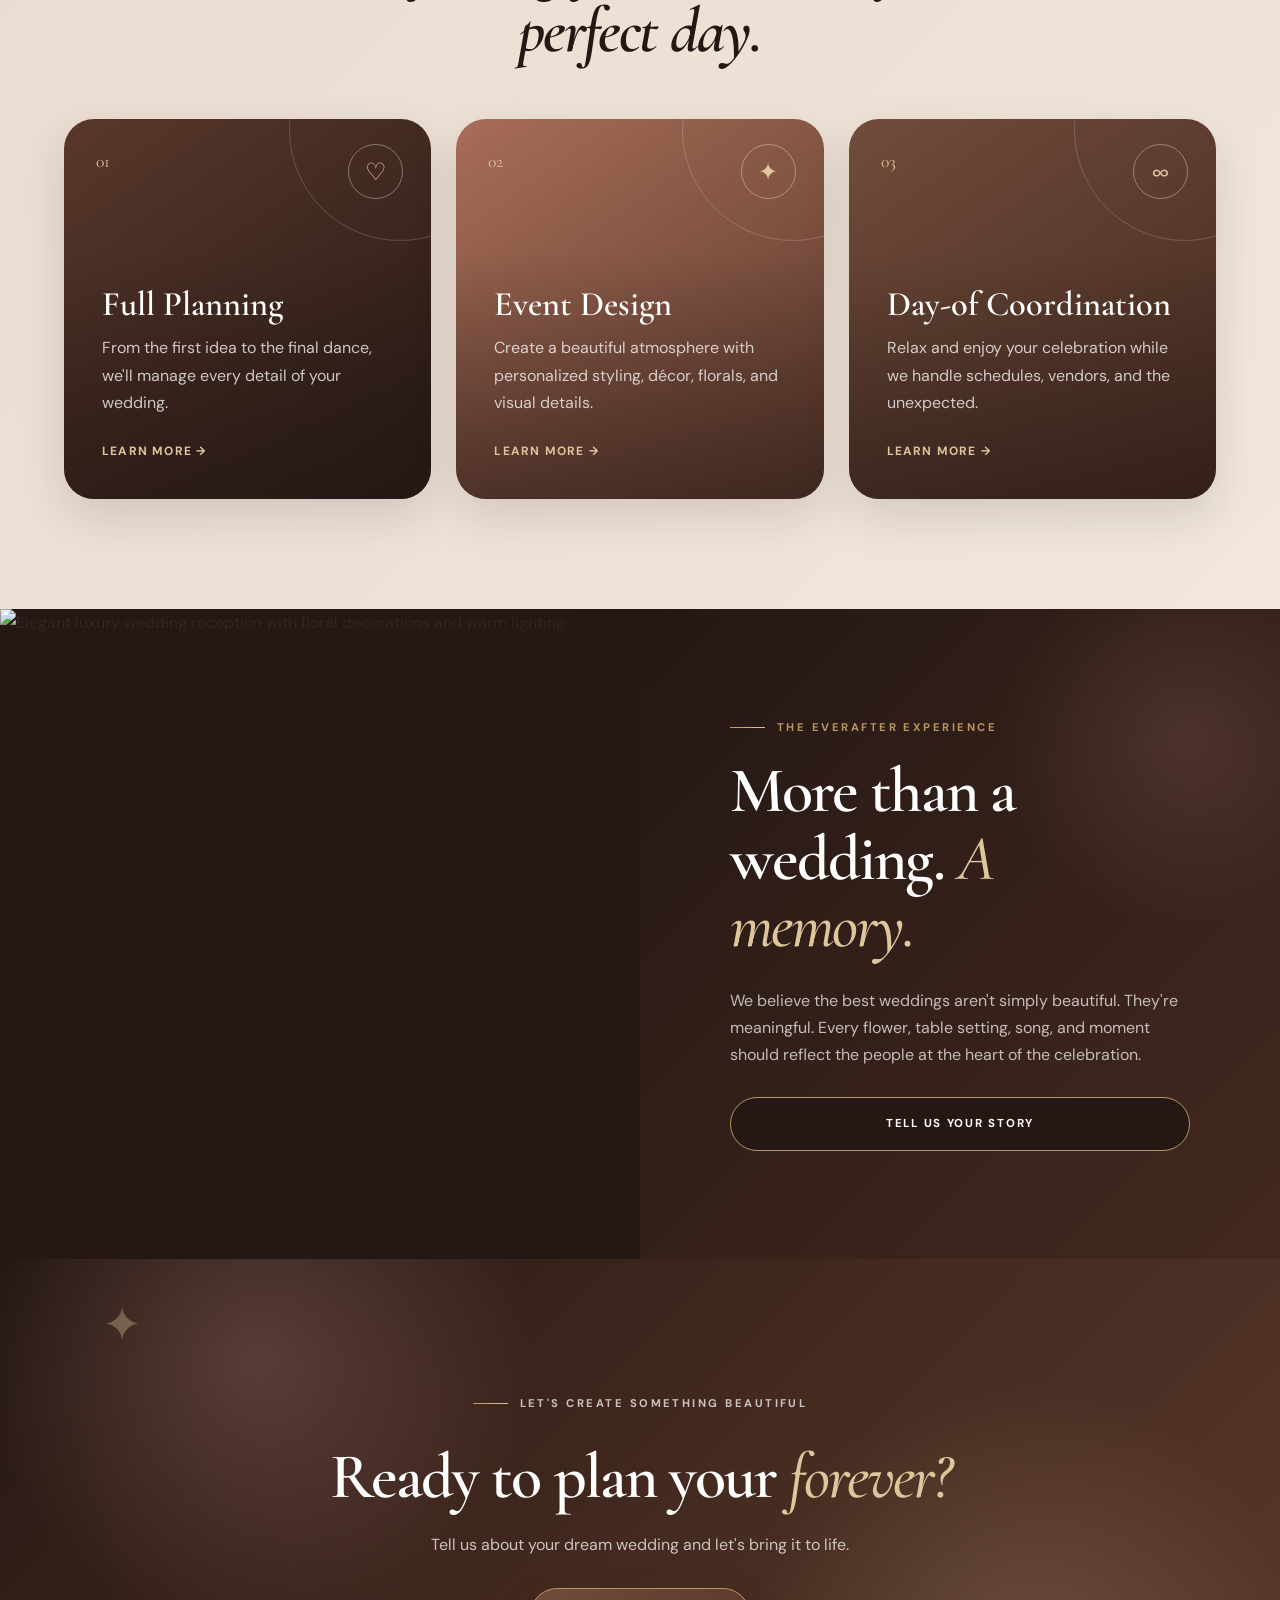
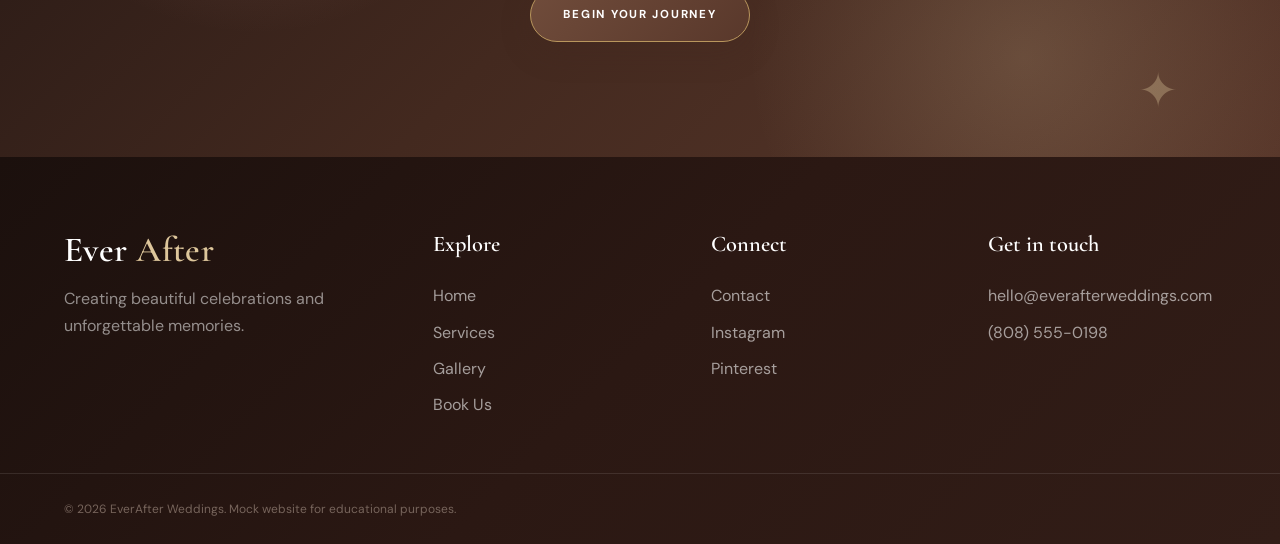
==== commit bd5e0e5d: "Initial Commit" ====
--- a/index.html
+++ b/index.html
@@ -46,7 +46,7 @@
 
             <nav class="main-nav" id="mainNav">
 
-                <a href="index.html" class="active">Home</a>
+                <a href="index.html" class="active">Home Page</a>
                 <a href="/wedding-planner/services.html">Services</a>
                 <a href="/wedding-planner/gallery.html">Gallery</a>
                 <a href="/wedding-planner/booking.html">Book Us</a>
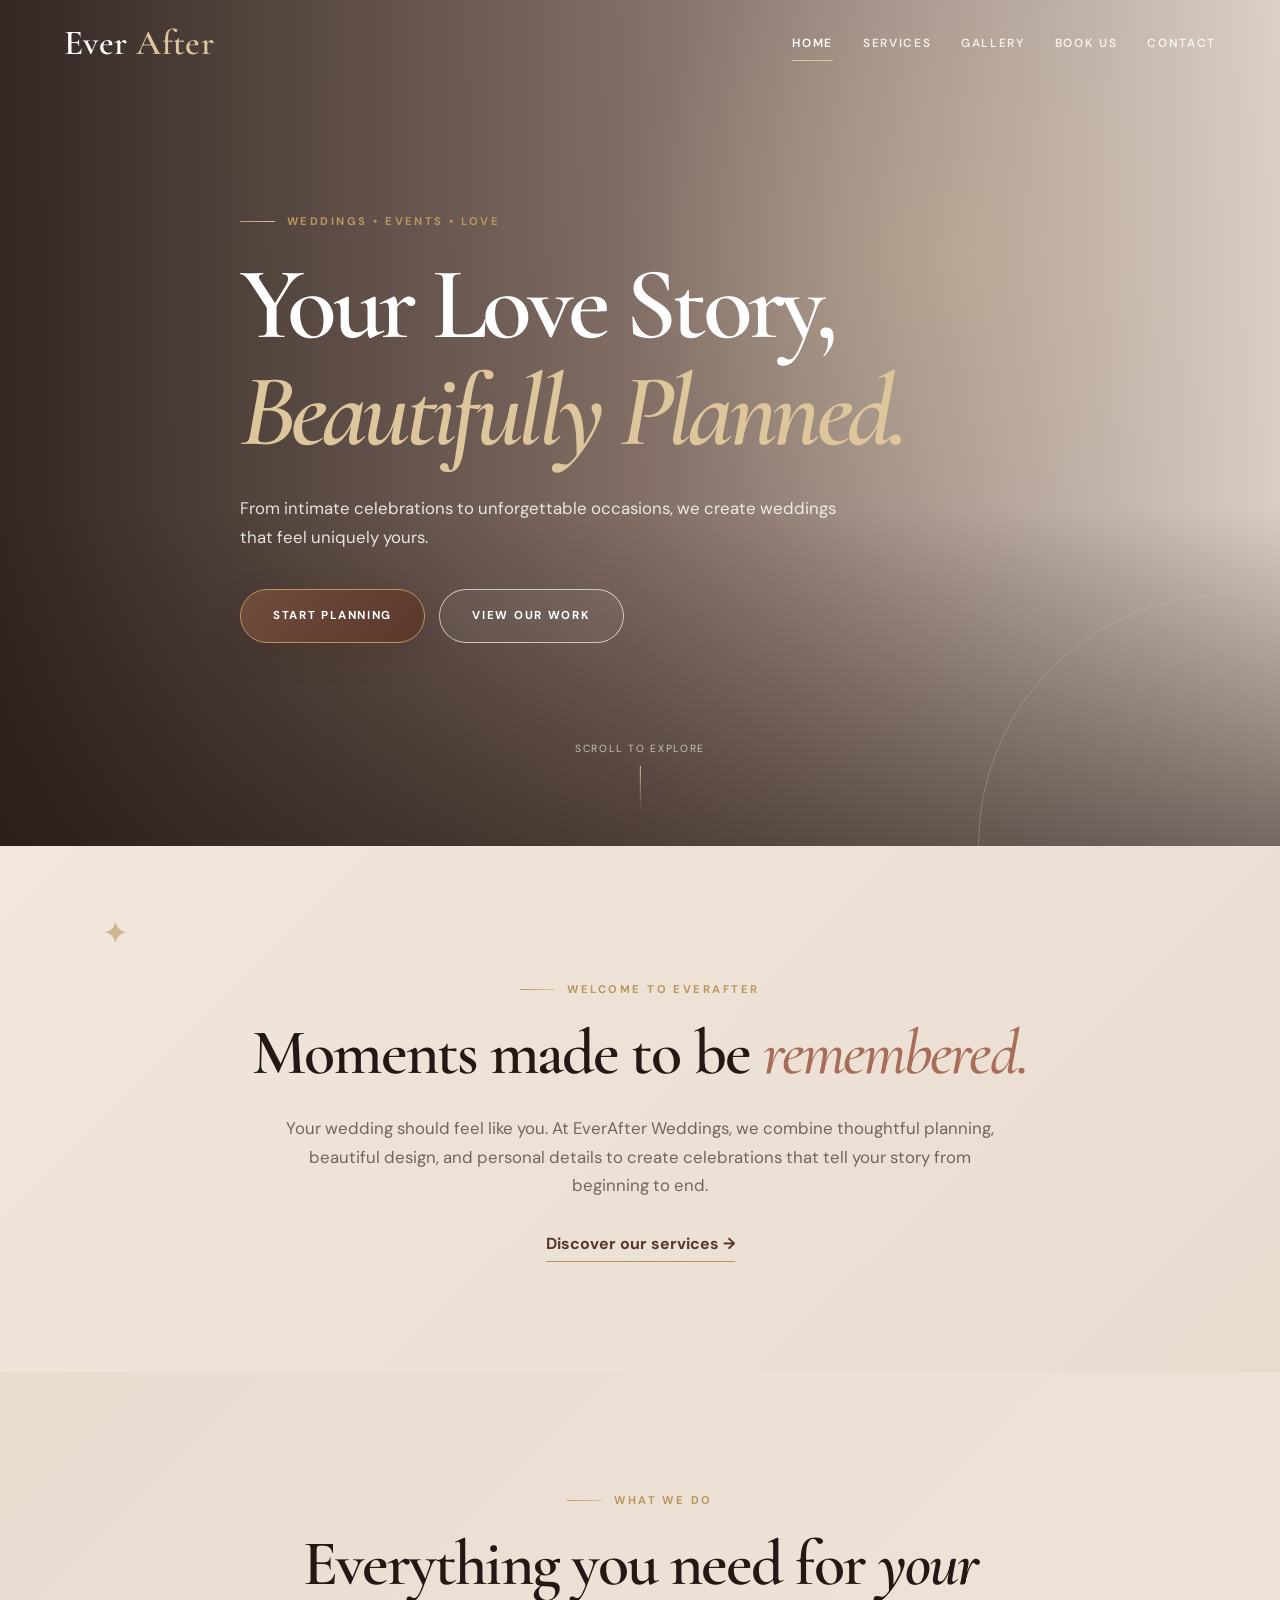
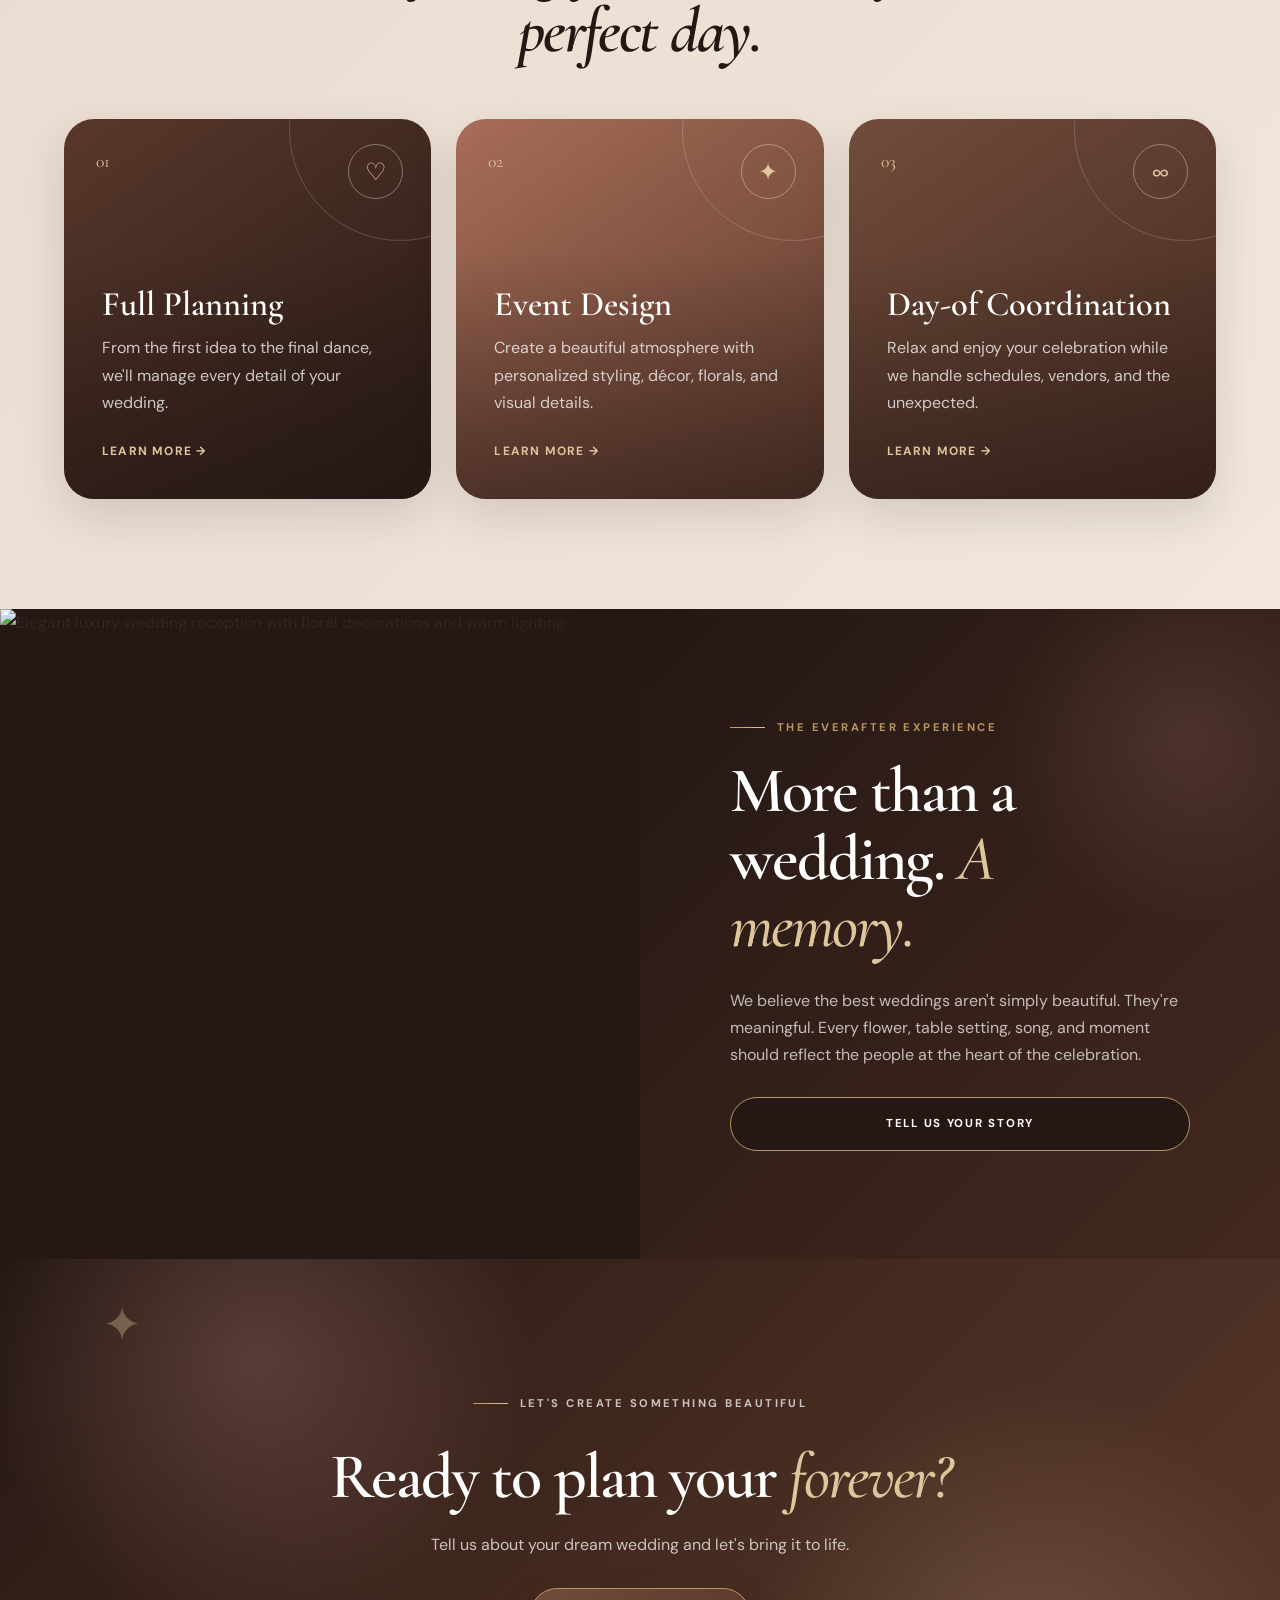
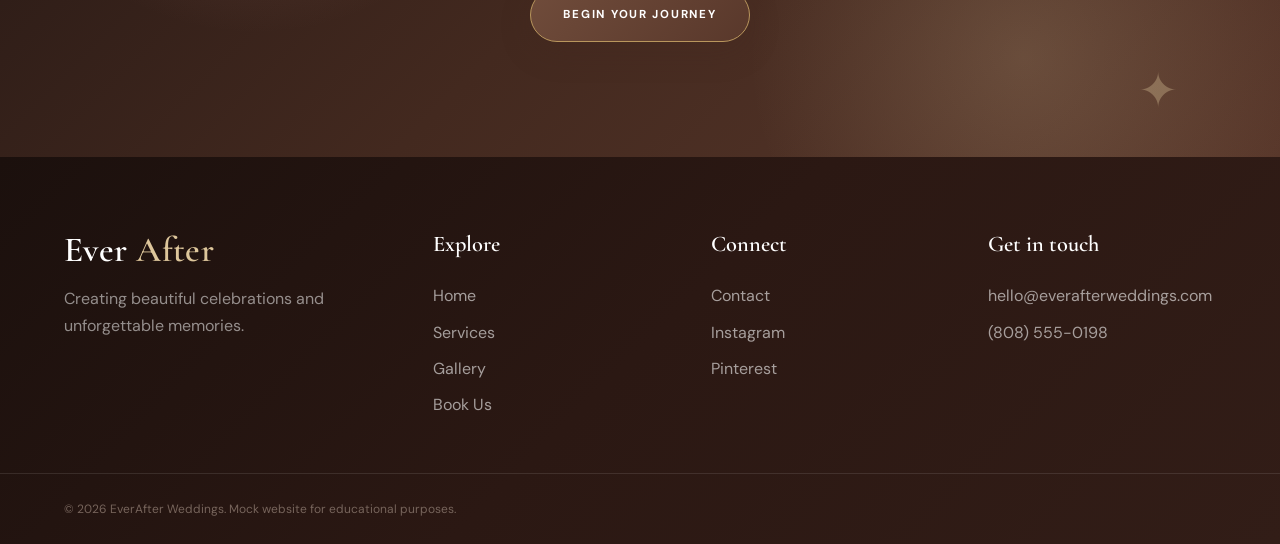
==== commit facdd39f: "Fix home page" ====
--- a/index.html
+++ b/index.html
@@ -46,7 +46,7 @@
 
             <nav class="main-nav" id="mainNav">
 
-                <a href="index.html" class="active">Home Page</a>
+                <a href="index.html" class="active">Home</a>
                 <a href="/wedding-planner/services.html">Services</a>
                 <a href="/wedding-planner/gallery.html">Gallery</a>
                 <a href="/wedding-planner/booking.html">Book Us</a>
